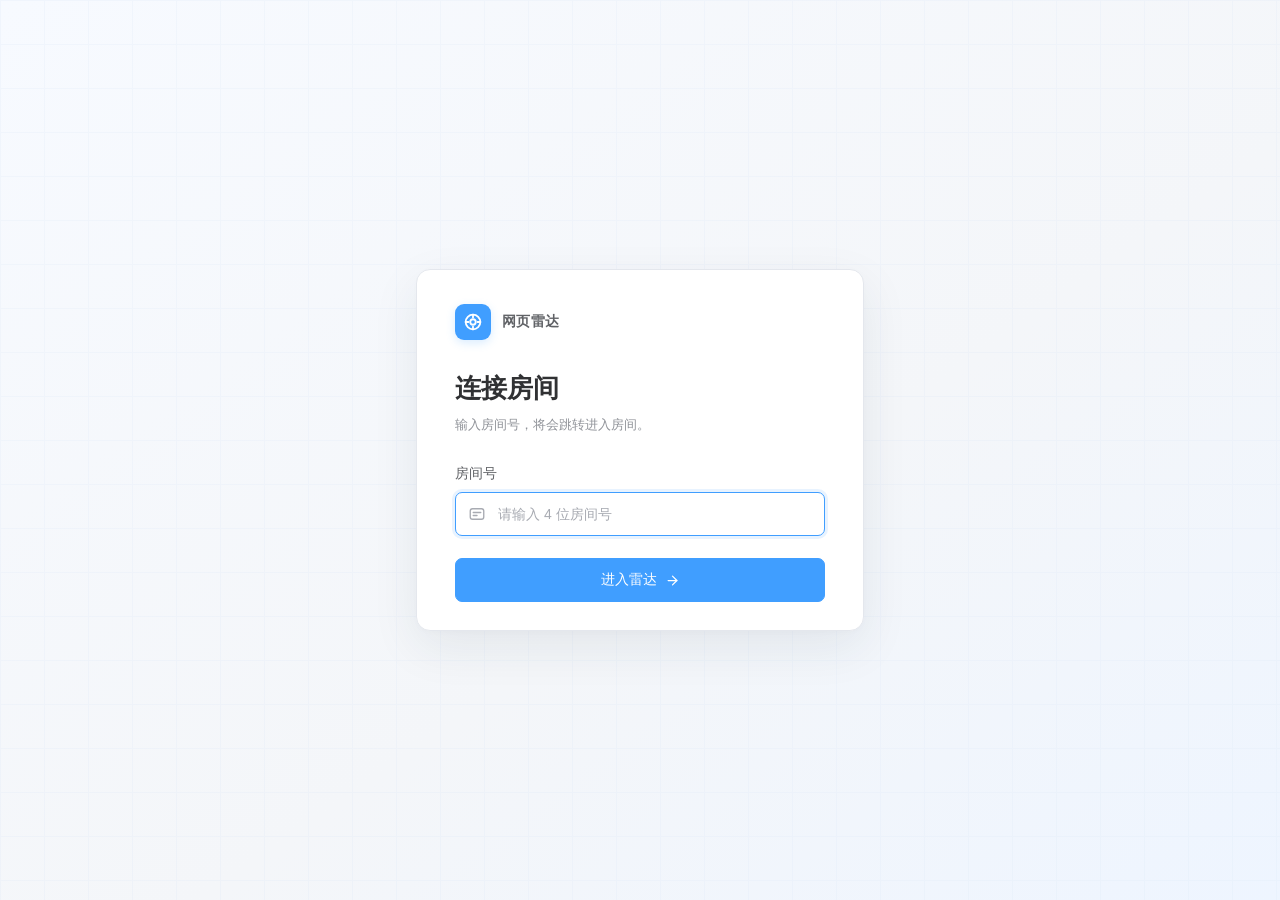
==== index.html @ d05a13dc "Track anonymous players by stable entity ID" ====
<!DOCTYPE html>
<html lang="zh-CN">
<head>
  <meta charset="UTF-8">
  <meta name="viewport" content="width=device-width, initial-scale=1.0, viewport-fit=cover">
  <title>网页雷达 - 房间连接</title>
  <meta name="description" content="网页雷达提供房间连接与三角洲行动实时地图查看。">
  <meta name="keywords" content="网页雷达,三角洲行动,实时地图,房间连接">
  <meta name="author" content="TIME">
  <meta name="robots" content="index, follow">
  <link rel="canonical" href="/">
  <link rel="preconnect" href="https://fonts.googleapis.com">
  <link rel="preconnect" href="https://fonts.gstatic.com" crossorigin>
  <link href="https://fonts.googleapis.com/css2?family=Plus+Jakarta+Sans:wght@400;500;600;700;800&display=swap" rel="stylesheet">
  <!-- Open Graph (社交分享) -->
  <meta property="og:type" content="website">
  <meta property="og:title" content="网页雷达">
  <meta property="og:description" content="网页雷达提供房间连接与实时地图查看。">
  <meta property="og:url" content="/">
  <meta property="og:site_name" content="网页雷达">
  <!-- Twitter Card -->
  <meta name="twitter:card" content="summary">
  <meta name="twitter:title" content="网页雷达">
  <meta name="twitter:description" content="网页雷达提供房间连接与实时地图查看。">
  <link rel="icon" href="favicon.ico" type="image/x-icon">
  <script src="time-config.js"></script>
  <link rel="stylesheet" href="vendor/leaflet/leaflet.css">
  <link rel="stylesheet" href="styles.css?v=4">
  <style>
    /* 白色炫酷入口页内联样式 - 覆盖深色主题 */
    @import url('https://fonts.googleapis.com/css2?family=Inter:wght@400;500;600;800&display=swap');
    .bg-container {
      position: fixed !important; top: 0; left: 0; width: 100%; height: 100%;
      overflow: hidden; z-index: 9998 !important;
      background: linear-gradient(135deg, #f8f9fa 0%, #e9ecef 100%) !important;
      pointer-events: none;
    }
    .blob { position: absolute; filter: blur(90px); opacity: 0.6; animation: float 12s infinite ease-in-out alternate; }
    .blob-1 { width: 500px; height: 500px; background: #d0ebff !important; top: -150px; left: -100px; border-radius: 50%; }
    .blob-2 { width: 600px; height: 600px; background: #eebefa !important; bottom: -200px; right: -150px; border-radius: 50%; animation-delay: -4s; }
    .blob-3 { width: 400px; height: 400px; background: #e3fafc !important; top: 30%; left: 50%; transform: translate(-50%, -50%); border-radius: 50%; animation-delay: -7s; }
    @keyframes float {
      0% { transform: translate(0, 0) scale(1); }
      33% { transform: translate(30px, -50px) scale(1.1); }
      66% { transform: translate(-20px, 20px) scale(0.9); }
      100% { transform: translate(0, 0) scale(1); }
    }
    .landing-overlay {
      position: fixed !important; inset: 0;
      display: flex; align-items: center; justify-content: center;
      z-index: 9999 !important; perspective: 1000px;
      background: transparent !important;
      font-family: 'Inter', system-ui, sans-serif !important;
    }
    .landing-card {
      position: relative; width: 420px;
      background: rgba(255, 255, 255, 0.75) !important;
      backdrop-filter: blur(24px); -webkit-backdrop-filter: blur(24px);
      border: 1px solid rgba(255, 255, 255, 0.9) !important;
      border-radius: 28px !important; padding: 48px 40px !important;
      box-shadow: 0 30px 60px -12px rgba(0, 0, 0, 0.08), 0 0 0 1px rgba(255,255,255,0.6) inset !important;
      text-align: center; transform-style: preserve-3d;
      animation: cardEnter 0.8s cubic-bezier(0.2, 0.8, 0.2, 1) forwards;
    }
    @keyframes cardEnter {
      from { opacity: 0; transform: translateY(50px) scale(0.95) rotateX(-5deg); }
      to { opacity: 1; transform: translateY(0) scale(1) rotateX(0deg); }
    }
    .logo-box {
      width: 64px; height: 64px; margin: 0 auto 24px auto;
      background: #111 !important; border-radius: 20px !important;
      display: flex; align-items: center; justify-content: center;
      box-shadow: 0 12px 24px rgba(0,0,0,0.12);
      animation: pulseShadow 2s infinite alternate;
    }
    @keyframes pulseShadow {
      from { box-shadow: 0 12px 24px rgba(0,0,0,0.12), 0 0 0 0 rgba(17,17,17,0.15); }
      to { box-shadow: 0 12px 24px rgba(0,0,0,0.12), 0 0 0 12px rgba(17,17,17,0); }
    }
    .logo-box svg { width: 32px; height: 32px; fill: none; stroke: #fff; stroke-width: 2; stroke-linecap: round; stroke-linejoin: round; }
    .landing-title { font-size: 28px !important; font-weight: 800 !important; margin-bottom: 8px; color: #111 !important; letter-spacing: -0.5px; }
    .landing-desc { font-size: 15px !important; color: #666 !important; margin-bottom: 36px; line-height: 1.5; font-weight: 500; }
    .input-wrap { position: relative; margin-bottom: 24px; }
    .input-icon {
      position: absolute; left: 18px; top: 50%; transform: translateY(-50%);
      width: 20px; height: 20px; color: #adb5bd; transition: color 0.3s;
    }
    .landing-input {
      width: 100%; padding: 18px 18px 18px 48px !important;
      font-size: 16px !important; font-weight: 600; color: #111 !important;
      background: rgba(255, 255, 255, 0.9) !important;
      border: 2px solid transparent !important; border-radius: 18px !important;
      outline: none; box-shadow: 0 2px 4px rgba(0,0,0,0.02) inset, 0 0 0 1px rgba(0,0,0,0.06);
      transition: all 0.3s cubic-bezier(0.2, 0.8, 0.2, 1);
      text-align: center; letter-spacing: 1px;
    }
    .landing-input::placeholder { color: #adb5bd !important; font-weight: 500; letter-spacing: normal; }
    .landing-input:focus { background: #fff !important; border-color: #111 !important; box-shadow: 0 8px 16px rgba(0,0,0,0.06), 0 0 0 4px rgba(17,17,17,0.08) !important; }
    .landing-btn {
      width: 100%; padding: 18px !important;
      font-size: 16px !important; font-weight: 600; color: #fff !important;
      background: #111 !important; border: none !important; border-radius: 18px !important;
      cursor: pointer; display: flex; align-items: center; justify-content: center; gap: 8px;
      transition: all 0.3s cubic-bezier(0.2, 0.8, 0.2, 1);
      position: relative; overflow: hidden;
    }
    .landing-btn:hover { transform: translateY(-3px); box-shadow: 0 12px 24px rgba(17,17,17,0.25); background: #222 !important; }
    .landing-btn:active { transform: translateY(1px); box-shadow: 0 6px 12px rgba(17,17,17,0.2); }
    .btn-icon { width: 18px; height: 18px; fill: none; stroke: currentColor; stroke-width: 2; stroke-linecap: round; stroke-linejoin: round; transition: transform 0.3s ease; }
    .landing-btn:hover .btn-icon { transform: translateX(5px); }
    .error-msg { color: #fa5252 !important; font-size: 13px; font-weight: 500; height: 18px; transition: opacity 0.3s; margin-top: 12px; }
    .landing-hint {
      margin-top: 24px; font-size: 13px; color: #868e96 !important; font-weight: 500;
      display: flex; align-items: center; justify-content: center; gap: 8px;
    }
    .landing-hint::before { content: ''; display: block; width: 8px; height: 8px; background: #40c057; border-radius: 50%; box-shadow: 0 0 10px #40c057; }
    .card-exit { animation: cardExit 0.7s cubic-bezier(0.8, 0, 0.2, 1) forwards; }
    @keyframes cardExit {
      0% { transform: scale(1); opacity: 1; filter: blur(0px); }
      30% { transform: scale(1.05); opacity: 1; filter: blur(0px); }
      100% { transform: scale(0.5) translateY(-50px); opacity: 0; filter: blur(20px); visibility: hidden; }
    }
    .btn-loading { pointer-events: none; color: transparent !important; }
    .btn-loading .btn-icon { display: none; }
    .btn-loading .btn-text { visibility: hidden; }
    .btn-loading::after {
      content: ''; position: absolute; left: 50%; top: 50%; width: 22px; height: 22px;
      margin: -11px 0 0 -11px; border: 3px solid rgba(255,255,255,0.2); border-top-color: #fff;
      border-radius: 50%; animation: spin 0.8s linear infinite;
    }
    @keyframes spin { to { transform: rotate(360deg); } }
    .transition-circle {
      position: fixed; top: 50%; left: 50%; width: 2px; height: 2px;
      background: #fff; border-radius: 50%; transform: translate(-50%, -50%) scale(0);
      z-index: 10002; pointer-events: none; opacity: 0;
    }
    .circle-expand { animation: circleExpand 1.2s cubic-bezier(0.7, 0, 0.1, 1) forwards; }
    @keyframes circleExpand {
      0% { transform: translate(-50%, -50%) scale(0); opacity: 1; }
      50% { transform: translate(-50%, -50%) scale(3000); opacity: 1; }
      100% { transform: translate(-50%, -50%) scale(3000); opacity: 1; }
    }
  </style>
  <link rel="stylesheet" href="login.css?v=2">
  <link rel="stylesheet" href="element-theme.css?v=5">
</head>
<body>

<!-- 入口页面（无 key 时显示） -->
<!-- 动态背景光晕 -->
<div class="bg-container" id="bgContainer">
  <div class="blob blob-1"></div>
  <div class="blob blob-2"></div>
  <div class="blob blob-3"></div>
</div>

<div class="landing-overlay" id="landingOverlay">
  <div class="landing-card" id="landingCard">
    <div class="landing-brand">
      <div class="logo-box" aria-hidden="true">
        <svg viewBox="0 0 24 24">
          <circle cx="12" cy="12" r="8"></circle>
          <circle cx="12" cy="12" r="3"></circle>
          <path d="M12 4v3M20 12h-3M12 20v-3M4 12h3"></path>
        </svg>
      </div>
      <span>网页雷达</span>
    </div>

    <div class="landing-heading">
      <h1 class="landing-title" id="tTitle">连接房间</h1>
      <p class="landing-desc" id="tDesc">输入房间号，将会跳转进入房间。</p>
    </div>

    <label class="field-label" for="landingKey">房间号</label>
    <div class="input-wrap">
      <svg class="input-icon" viewBox="0 0 24 24" fill="none" stroke="currentColor" stroke-width="1.8" stroke-linecap="round" stroke-linejoin="round" aria-hidden="true">
        <rect x="3" y="5" width="18" height="14" rx="3"></rect>
        <path d="M7 10h10M7 14h5"></path>
      </svg>
      <input type="text" class="landing-input" id="landingKey" placeholder="请输入 4 位房间号" inputmode="numeric" maxlength="4" pattern="[1-9][0-9]{3}" autocomplete="off" spellcheck="false" aria-describedby="roomHelp landingError" onkeydown="if(event.key==='Enter') goRadar()">
    </div>

    <button class="landing-btn" id="landingBtn" onclick="goRadar()">
      <span class="btn-text" id="tBtn">进入雷达</span>
      <svg class="btn-icon" viewBox="0 0 24 24">
        <line x1="5" y1="12" x2="19" y2="12"></line>
        <polyline points="12 5 19 12 12 19"></polyline>
      </svg>
    </button>

    <p class="error-msg" id="landingError" role="alert" aria-live="polite" style="opacity:0;"></p>
  </div>
</div>

<!-- 转场白屏特效 -->
<div class="transition-circle" id="transitionCircle"></div>

<!-- 底部居中浮动观战栏 -->
<div class="spectate-bar" id="spectateBar">
  <span class="spectate-label">观战视角</span>
  <select id="spectateSelect"><option value="self">自身</option></select>
  <button class="spectate-btn" id="btnFollow" onclick="toggleFollow()">跟随: 关</button>
</div>

<!-- Full-screen map -->
<div id="map"></div>

<!-- Floating top bar -->
<div class="topbar">
  <div class="topbar-logo"><span class="topbar-brand-mark">⌾</span>网页雷达</div>
  <div class="topbar-sep"></div>

  <!-- 顶部居中玩家计数条（嵌在topbar内，不独立浮动） -->
  <div class="player-counter" id="playerCounter">
    <div class="pc-item">
      <span class="pc-dot" style="background:#FF453A"></span>
      <span class="pc-val" id="pcP">0</span>
      <span class="pc-lbl">玩家</span>
    </div>
    <div class="pc-sep"></div>
    <div class="pc-item">
      <span class="pc-dot" style="background:#636366"></span>
      <span class="pc-val" id="pcA">0</span>
      <span class="pc-lbl">人机</span>
    </div>
  </div>

  <div class="map-tabs" id="mapTabs">
    <div class="map-tab active" id="tab-daba" onclick="switchMap('daba')">零号大坝</div>
    <div class="map-tab" id="tab-cgxg" onclick="switchMap('cgxg')">长弓溪谷</div>
    <div class="map-tab" id="tab-htjd" onclick="switchMap('htjd')">航天基地</div>
    <div class="map-tab" id="tab-bks" onclick="switchMap('bks')">巴克什</div>
    <div class="map-tab" id="tab-cxjy" onclick="switchMap('cxjy')">潮汐监狱</div>
    <div class="map-tab" id="tab-az3" onclick="switchMap('az3')">AZ3</div>
  </div>
  <div class="topbar-sep"></div>
  <button class="topbar-pill" style="margin-left:auto" id="btnFullscreen" onclick="toggleFullscreen()" title="全屏">⛶</button>
  <div class="topbar-pill" style="cursor:default">
    <div class="conn-dot" id="connDot"></div>
    <span id="connText">未连接</span>
  </div>
</div>

<!-- 浮动队伍面板（左下角，跟随模式时显示） -->
<div class="team-float" id="spectateFloat">
  <div id="sfBtnList"></div>
</div>

<!-- 浮动当局统计（收缩侧边栏时左上角显示） -->
<div class="float-stats" id="floatStats">
  <div class="fs-title">当局统计</div>
  <div class="fs-row"><span class="fs-dot" style="background:#FF453A"></span><span class="fs-val" id="fsP">0</span><span class="fs-lbl">玩家</span></div>
  <div class="fs-row"><span class="fs-dot" style="background:#636366"></span><span class="fs-val" id="fsA">0</span><span class="fs-lbl">人机</span></div>
</div>

<!-- Sidebar collapse toggle -->
<button class="sidebar-toggle" id="sidebarToggle" onclick="toggleSidebar()">‹</button>

<!-- Left sidebar -->
<div class="sidebar">

  <!-- Stats (未进入地图时隐藏) -->
  <div class="panel" id="panelStats" style="display:none">
    <div class="panel-title">当局统计</div>
    <div class="stats-grid">
      <div class="stat-row"><span class="stat-dot" style="background:#FF453A;box-shadow:0 0 6px #FF453A"></span><span class="stat-val" id="stP" style="color:#FF453A">0</span><span class="stat-lbl">玩家/队伍</span></div>
      <div class="stat-row"><span class="stat-dot" style="background:#636366"></span><span class="stat-val" id="stA" style="color:#636366">0</span><span class="stat-lbl">人机</span></div>
    </div>
  </div>

  <!-- Layers -->
  <div class="panel">
    <div class="panel-title">图层</div>
    <div class="layer-grid">
      <div class="layer-row" onclick="toggleLayer('enemy')"><span class="layer-lbl"><span class="ldot" style="background:#FF453A"></span>敌方</span><div class="ltog on" id="ltog-enemy"></div></div>
      <div class="layer-row" onclick="toggleLayer('box')"><span class="layer-lbl"><span class="ldot" style="background:#C8A060"></span>盒子</span><div class="ltog on" id="ltog-box"></div></div>
      <div class="layer-row" onclick="toggleLayer('ai')"><span class="layer-lbl"><span class="ldot" style="background:#636366"></span>人机</span><div class="ltog" id="ltog-ai"></div></div>
      <div class="layer-row" onclick="toggleLayer('item')"><span class="layer-lbl"><span class="ldot" style="background:#BF5AF2"></span>物品</span><div class="ltog on" id="ltog-item"></div></div>
    </div>
    <div class="panel-title player-info-title">盒子筛选</div>
    <label class="player-info-option"><input type="checkbox" id="hideLootedPlayerBoxes" onchange="setHideLootedPlayerBoxes(this.checked)"><span>过滤已搜刮玩家盒</span></label>
    <div class="panel-title player-info-title">真人信息</div>
    <div class="layer-grid" aria-label="真人信息">
      <label class="player-info-option"><input type="checkbox" id="human-info-hero" checked onchange="setPlayerInfo('human', 'hero', this.checked)"><span>干员</span></label>
      <label class="player-info-option"><input type="checkbox" id="human-info-name" checked onchange="setPlayerInfo('human', 'name', this.checked)"><span>名字</span></label>
      <label class="player-info-option"><input type="checkbox" id="human-info-helmet" checked onchange="setPlayerInfo('human', 'helmet', this.checked)"><span>头盔</span></label>
      <label class="player-info-option"><input type="checkbox" id="human-info-armor" checked onchange="setPlayerInfo('human', 'armor', this.checked)"><span>护甲</span></label>
      <label class="player-info-option"><input type="checkbox" id="human-info-avatar" checked onchange="setPlayerInfo('human', 'avatar', this.checked)"><span>头像</span></label>
      <label class="player-info-option"><input type="checkbox" id="human-info-direction" checked onchange="setPlayerInfo('human', 'direction', this.checked)"><span>朝向</span></label>
      <label class="player-info-option"><input type="checkbox" id="human-info-weapon" checked onchange="setPlayerInfo('human', 'weapon', this.checked)"><span>武器</span></label>
      <label class="player-info-option"><input type="checkbox" id="human-info-distance" checked onchange="setPlayerInfo('human', 'distance', this.checked)"><span>距离</span></label>
    </div>
    <div class="panel-title player-info-title">人机信息</div>
    <div class="layer-grid" aria-label="人机信息">
      <label class="player-info-option"><input type="checkbox" id="ai-info-name" checked onchange="setPlayerInfo('ai', 'name', this.checked)"><span>名字</span></label>
      <label class="player-info-option"><input type="checkbox" id="ai-info-avatar" checked onchange="setPlayerInfo('ai', 'avatar', this.checked)"><span>标记</span></label>
      <label class="player-info-option"><input type="checkbox" id="ai-info-helmet" onchange="setPlayerInfo('ai', 'helmet', this.checked)"><span>头盔</span></label>
      <label class="player-info-option"><input type="checkbox" id="ai-info-armor" onchange="setPlayerInfo('ai', 'armor', this.checked)"><span>护甲</span></label>
      <label class="player-info-option"><input type="checkbox" id="ai-info-weapon" onchange="setPlayerInfo('ai', 'weapon', this.checked)"><span>武器</span></label>
      <label class="player-info-option"><input type="checkbox" id="ai-info-distance" checked onchange="setPlayerInfo('ai', 'distance', this.checked)"><span>距离</span></label>
    </div>
    <div class="scale-row">
      <span class="cfg-lbl">全局</span>
      <input type="range" class="scale-slider" id="markerScale" min="0.5" max="2" step="0.1" value="1.0" oninput="setMarkerScale(this.value)">
      <span class="scale-val" id="scaleVal">1.0</span>
    </div>
    <div class="scale-row">
      <span class="cfg-lbl">字体</span>
      <input type="range" class="scale-slider" id="fontScale" min="0.8" max="1.8" step="0.1" value="1.0" oninput="setFontScale(this.value)">
      <span class="scale-val" id="fontScaleVal">1.0</span>
    </div>
    <div class="scale-row">
      <span class="cfg-lbl">物品</span>
      <input type="range" class="scale-slider" id="itemScale" min="0.5" max="3" step="0.1" value="1.0" oninput="setItemScale(this.value)">
      <span class="scale-val" id="itemScaleVal">1.0</span>
    </div>
    <div class="scale-row">
      <span class="cfg-lbl" style="width:auto">价值</span>
      <input type="range" class="scale-slider" id="itemValueFilter" min="0" max="60000" step="1000" value="0" oninput="setItemValueFilter(this.value)">
      <input type="text" id="itemValDisp" class="scale-val-input" value="0" onchange="onItemValInput(this.value)" onclick="this.select()">
    </div>
    <input type="hidden" id="lerpMultiplier" value="3">
  </div>


  <!-- Connection (hidden inputs for WS defaults) -->
  <input type="hidden" id="cfgHost" value="localhost"/>
  <input type="hidden" id="cfgPort" value="12345"/>
  <input type="hidden" id="cfgKey" value=""/>
  <div id="wsStatusText" style="display:none"></div>
  <button id="btnPoll" style="display:none"></button>

</div>

<!-- Hidden compat IDs -->
<span id="sbMapName" style="display:none"></span>

<!-- Toast -->
<div id="toast">已复制到剪贴板</div>

<!-- Leaflet JS from official CDN -->
<script src="vendor/leaflet/leaflet.js"></script>
<!-- 模块化 JS（按依赖顺序加载） -->
<script src="js/mapConfig.js?v=6"></script>
<script src="js/ui.js?v=11"></script>
<script src="js/mapEngine.js?v=4"></script>
<script src="js/canvasRenderer.js?v=15"></script>
<script src="js/wsClient.js?v=5"></script>
<script src="js/main.js?v=8"></script>
</body>
</html>
---- vendor/leaflet/leaflet.css ----
/* required styles */

.leaflet-pane,
.leaflet-tile,
.leaflet-marker-icon,
.leaflet-marker-shadow,
.leaflet-tile-container,
.leaflet-pane > svg,
.leaflet-pane > canvas,
.leaflet-zoom-box,
.leaflet-image-layer,
.leaflet-layer {
	position: absolute;
	left: 0;
	top: 0;
	}
.leaflet-container {
	overflow: hidden;
	}
.leaflet-tile,
.leaflet-marker-icon,
.leaflet-marker-shadow {
	-webkit-user-select: none;
	   -moz-user-select: none;
	        user-select: none;
	  -webkit-user-drag: none;
	}
/* Prevents IE11 from highlighting tiles in blue */
.leaflet-tile::selection {
	background: transparent;
}
/* Safari renders non-retina tile on retina better with this, but Chrome is worse */
.leaflet-safari .leaflet-tile {
	image-rendering: -webkit-optimize-contrast;
	}
/* hack that prevents hw layers "stretching" when loading new tiles */
.leaflet-safari .leaflet-tile-container {
	width: 1600px;
	height: 1600px;
	-webkit-transform-origin: 0 0;
	}
.leaflet-marker-icon,
.leaflet-marker-shadow {
	display: block;
	}
/* .leaflet-container svg: reset svg max-width decleration shipped in Joomla! (joomla.org) 3.x */
/* .leaflet-container img: map is broken in FF if you have max-width: 100% on tiles */
.leaflet-container .leaflet-overlay-pane svg {
	max-width: none !important;
	max-height: none !important;
	}
.leaflet-container .leaflet-marker-pane img,
.leaflet-container .leaflet-shadow-pane img,
.leaflet-container .leaflet-tile-pane img,
.leaflet-container img.leaflet-image-layer,
.leaflet-container .leaflet-tile {
	max-width: none !important;
	max-height: none !important;
	width: auto;
	padding: 0;
	}

.leaflet-container img.leaflet-tile {
	/* See: https://bugs.chromium.org/p/chromium/issues/detail?id=600120 */
	mix-blend-mode: plus-lighter;
}

.leaflet-container.leaflet-touch-zoom {
	-ms-touch-action: pan-x pan-y;
	touch-action: pan-x pan-y;
	}
.leaflet-container.leaflet-touch-drag {
	-ms-touch-action: pinch-zoom;
	/* Fallback for FF which doesn't support pinch-zoom */
	touch-action: none;
	touch-action: pinch-zoom;
}
.leaflet-container.leaflet-touch-drag.leaflet-touch-zoom {
	-ms-touch-action: none;
	touch-action: none;
}
.leaflet-container {
	-webkit-tap-highlight-color: transparent;
}
.leaflet-container a {
	-webkit-tap-highlight-color: rgba(51, 181, 229, 0.4);
}
.leaflet-tile {
	filter: inherit;
	visibility: hidden;
	}
.leaflet-tile-loaded {
	visibility: inherit;
	}
.leaflet-zoom-box {
	width: 0;
	height: 0;
	-moz-box-sizing: border-box;
	     box-sizing: border-box;
	z-index: 800;
	}
/* workaround for https://bugzilla.mozilla.org/show_bug.cgi?id=888319 */
.leaflet-overlay-pane svg {
	-moz-user-select: none;
	}

.leaflet-pane         { z-index: 400; }

.leaflet-tile-pane    { z-index: 200; }
.leaflet-overlay-pane { z-index: 400; }
.leaflet-shadow-pane  { z-index: 500; }
.leaflet-marker-pane  { z-index: 600; }
.leaflet-tooltip-pane   { z-index: 650; }
.leaflet-popup-pane   { z-index: 700; }

.leaflet-map-pane canvas { z-index: 100; }
.leaflet-map-pane svg    { z-index: 200; }

.leaflet-vml-shape {
	width: 1px;
	height: 1px;
	}
.lvml {
	behavior: url(#default#VML);
	display: inline-block;
	position: absolute;
	}


/* control positioning */

.leaflet-control {
	position: relative;
	z-index: 800;
	pointer-events: visiblePainted; /* IE 9-10 doesn't have auto */
	pointer-events: auto;
	}
.leaflet-top,
.leaflet-bottom {
	position: absolute;
	z-index: 1000;
	pointer-events: none;
	}
.leaflet-top {
	top: 0;
	}
.leaflet-right {
	right: 0;
	}
.leaflet-bottom {
	bottom: 0;
	}
.leaflet-left {
	left: 0;
	}
.leaflet-control {
	float: left;
	clear: both;
	}
.leaflet-right .leaflet-control {
	float: right;
	}
.leaflet-top .leaflet-control {
	margin-top: 10px;
	}
.leaflet-bottom .leaflet-control {
	margin-bottom: 10px;
	}
.leaflet-left .leaflet-control {
	margin-left: 10px;
	}
.leaflet-right .leaflet-control {
	margin-right: 10px;
	}


/* zoom and fade animations */

.leaflet-fade-anim .leaflet-popup {
	opacity: 0;
	-webkit-transition: opacity 0.2s linear;
	   -moz-transition: opacity 0.2s linear;
	        transition: opacity 0.2s linear;
	}
.leaflet-fade-anim .leaflet-map-pane .leaflet-popup {
	opacity: 1;
	}
.leaflet-zoom-animated {
	-webkit-transform-origin: 0 0;
	    -ms-transform-origin: 0 0;
	        transform-origin: 0 0;
	}
svg.leaflet-zoom-animated {
	will-change: transform;
}

.leaflet-zoom-anim .leaflet-zoom-animated {
	-webkit-transition: -webkit-transform 0.25s cubic-bezier(0,0,0.25,1);
	   -moz-transition:    -moz-transform 0.25s cubic-bezier(0,0,0.25,1);
	        transition:         transform 0.25s cubic-bezier(0,0,0.25,1);
	}
.leaflet-zoom-anim .leaflet-tile,
.leaflet-pan-anim .leaflet-tile {
	-webkit-transition: none;
	   -moz-transition: none;
	        transition: none;
	}

.leaflet-zoom-anim .leaflet-zoom-hide {
	visibility: hidden;
	}


/* cursors */

.leaflet-interactive {
	cursor: pointer;
	}
.leaflet-grab {
	cursor: -webkit-grab;
	cursor:    -moz-grab;
	cursor:         grab;
	}
.leaflet-crosshair,
.leaflet-crosshair .leaflet-interactive {
	cursor: crosshair;
	}
.leaflet-popup-pane,
.leaflet-control {
	cursor: auto;
	}
.leaflet-dragging .leaflet-grab,
.leaflet-dragging .leaflet-grab .leaflet-interactive,
.leaflet-dragging .leaflet-marker-draggable {
	cursor: move;
	cursor: -webkit-grabbing;
	cursor:    -moz-grabbing;
	cursor:         grabbing;
	}

/* marker & overlays interactivity */
.leaflet-marker-icon,
.leaflet-marker-shadow,
.leaflet-image-layer,
.leaflet-pane > svg path,
.leaflet-tile-container {
	pointer-events: none;
	}

.leaflet-marker-icon.leaflet-interactive,
.leaflet-image-layer.leaflet-interactive,
.leaflet-pane > svg path.leaflet-interactive,
svg.leaflet-image-layer.leaflet-interactive path {
	pointer-events: visiblePainted; /* IE 9-10 doesn't have auto */
	pointer-events: auto;
	}

/* visual tweaks */

.leaflet-container {
	background: #ddd;
	outline-offset: 1px;
	}
.leaflet-container a {
	color: #0078A8;
	}
.leaflet-zoom-box {
	border: 2px dotted #38f;
	background: rgba(255,255,255,0.5);
	}


/* general typography */
.leaflet-container {
	font-family: "Helvetica Neue", Arial, Helvetica, sans-serif;
	font-size: 12px;
	font-size: 0.75rem;
	line-height: 1.5;
	}


/* general toolbar styles */

.leaflet-bar {
	box-shadow: 0 1px 5px rgba(0,0,0,0.65);
	border-radius: 4px;
	}
.leaflet-bar a {
	background-color: #fff;
	border-bottom: 1px solid #ccc;
	width: 26px;
	height: 26px;
	line-height: 26px;
	display: block;
	text-align: center;
	text-decoration: none;
	color: black;
	}
.leaflet-bar a,
.leaflet-control-layers-toggle {
	background-position: 50% 50%;
	background-repeat: no-repeat;
	display: block;
	}
.leaflet-bar a:hover,
.leaflet-bar a:focus {
	background-color: #f4f4f4;
	}
.leaflet-bar a:first-child {
	border-top-left-radius: 4px;
	border-top-right-radius: 4px;
	}
.leaflet-bar a:last-child {
	border-bottom-left-radius: 4px;
	border-bottom-right-radius: 4px;
	border-bottom: none;
	}
.leaflet-bar a.leaflet-disabled {
	cursor: default;
	background-color: #f4f4f4;
	color: #bbb;
	}

.leaflet-touch .leaflet-bar a {
	width: 30px;
	height: 30px;
	line-height: 30px;
	}
.leaflet-touch .leaflet-bar a:first-child {
	border-top-left-radius: 2px;
	border-top-right-radius: 2px;
	}
.leaflet-touch .leaflet-bar a:last-child {
	border-bottom-left-radius: 2px;
	border-bottom-right-radius: 2px;
	}

/* zoom control */

.leaflet-control-zoom-in,
.leaflet-control-zoom-out {
	font: bold 18px 'Lucida Console', Monaco, monospace;
	text-indent: 1px;
	}

.leaflet-touch .leaflet-control-zoom-in, .leaflet-touch .leaflet-control-zoom-out  {
	font-size: 22px;
	}


/* layers control */

.leaflet-control-layers {
	box-shadow: 0 1px 5px rgba(0,0,0,0.4);
	background: #fff;
	border-radius: 5px;
	}
.leaflet-control-layers-toggle {
	background-image: url(images/layers.png);
	width: 36px;
	height: 36px;
	}
.leaflet-retina .leaflet-control-layers-toggle {
	background-image: url(images/layers-2x.png);
	background-size: 26px 26px;
	}
.leaflet-touch .leaflet-control-layers-toggle {
	width: 44px;
	height: 44px;
	}
.leaflet-control-layers .leaflet-control-layers-list,
.leaflet-control-layers-expanded .leaflet-control-layers-toggle {
	display: none;
	}
.leaflet-control-layers-expanded .leaflet-control-layers-list {
	display: block;
	position: relative;
	}
.leaflet-control-layers-expanded {
	padding: 6px 10px 6px 6px;
	color: #333;
	background: #fff;
	}
.leaflet-control-layers-scrollbar {
	overflow-y: scroll;
	overflow-x: hidden;
	padding-right: 5px;
	}
.leaflet-control-layers-selector {
	margin-top: 2px;
	position: relative;
	top: 1px;
	}
.leaflet-control-layers label {
	display: block;
	font-size: 13px;
	font-size: 1.08333em;
	}
.leaflet-control-layers-separator {
	height: 0;
	border-top: 1px solid #ddd;
	margin: 5px -10px 5px -6px;
	}

/* Default icon URLs */
.leaflet-default-icon-path { /* used only in path-guessing heuristic, see L.Icon.Default */
	background-image: url(images/marker-icon.png);
	}


/* attribution and scale controls */

.leaflet-container .leaflet-control-attribution {
	background: #fff;
	background: rgba(255, 255, 255, 0.8);
	margin: 0;
	}
.leaflet-control-attribution,
.leaflet-control-scale-line {
	padding: 0 5px;
	color: #333;
	line-height: 1.4;
	}
.leaflet-control-attribution a {
	text-decoration: none;
	}
.leaflet-control-attribution a:hover,
.leaflet-control-attribution a:focus {
	text-decoration: underline;
	}
.leaflet-attribution-flag {
	display: inline !important;
	vertical-align: baseline !important;
	width: 1em;
	height: 0.6669em;
	}
.leaflet-left .leaflet-control-scale {
	margin-left: 5px;
	}
.leaflet-bottom .leaflet-control-scale {
	margin-bottom: 5px;
	}
.leaflet-control-scale-line {
	border: 2px solid #777;
	border-top: none;
	line-height: 1.1;
	padding: 2px 5px 1px;
	white-space: nowrap;
	-moz-box-sizing: border-box;
	     box-sizing: border-box;
	background: rgba(255, 255, 255, 0.8);
	text-shadow: 1px 1px #fff;
	}
.leaflet-control-scale-line:not(:first-child) {
	border-top: 2px solid #777;
	border-bottom: none;
	margin-top: -2px;
	}
.leaflet-control-scale-line:not(:first-child):not(:last-child) {
	border-bottom: 2px solid #777;
	}

.leaflet-touch .leaflet-control-attribution,
.leaflet-touch .leaflet-control-layers,
.leaflet-touch .leaflet-bar {
	box-shadow: none;
	}
.leaflet-touch .leaflet-control-layers,
.leaflet-touch .leaflet-bar {
	border: 2px solid rgba(0,0,0,0.2);
	background-clip: padding-box;
	}


/* popup */

.leaflet-popup {
	position: absolute;
	text-align: center;
	margin-bottom: 20px;
	}
.leaflet-popup-content-wrapper {
	padding: 1px;
	text-align: left;
	border-radius: 12px;
	}
.leaflet-popup-content {
	margin: 13px 24px 13px 20px;
	line-height: 1.3;
	font-size: 13px;
	font-size: 1.08333em;
	min-height: 1px;
	}
.leaflet-popup-content p {
	margin: 17px 0;
	margin: 1.3em 0;
	}
.leaflet-popup-tip-container {
	width: 40px;
	height: 20px;
	position: absolute;
	left: 50%;
	margin-top: -1px;
	margin-left: -20px;
	overflow: hidden;
	pointer-events: none;
	}
.leaflet-popup-tip {
	width: 17px;
	height: 17px;
	padding: 1px;

	margin: -10px auto 0;
	pointer-events: auto;

	-webkit-transform: rotate(45deg);
	   -moz-transform: rotate(45deg);
	    -ms-transform: rotate(45deg);
	        transform: rotate(45deg);
	}
.leaflet-popup-content-wrapper,
.leaflet-popup-tip {
	background: white;
	color: #333;
	box-shadow: 0 3px 14px rgba(0,0,0,0.4);
	}
.leaflet-container a.leaflet-popup-close-button {
	position: absolute;
	top: 0;
	right: 0;
	border: none;
	text-align: center;
	width: 24px;
	height: 24px;
	font: 16px/24px Tahoma, Verdana, sans-serif;
	color: #757575;
	text-decoration: none;
	background: transparent;
	}
.leaflet-container a.leaflet-popup-close-button:hover,
.leaflet-container a.leaflet-popup-close-button:focus {
	color: #585858;
	}
.leaflet-popup-scrolled {
	overflow: auto;
	}

.leaflet-oldie .leaflet-popup-content-wrapper {
	-ms-zoom: 1;
	}
.leaflet-oldie .leaflet-popup-tip {
	width: 24px;
	margin: 0 auto;

	-ms-filter: "progid:DXImageTransform.Microsoft.Matrix(M11=0.70710678, M12=0.70710678, M21=-0.70710678, M22=0.70710678)";
	filter: progid:DXImageTransform.Microsoft.Matrix(M11=0.70710678, M12=0.70710678, M21=-0.70710678, M22=0.70710678);
	}

.leaflet-oldie .leaflet-control-zoom,
.leaflet-oldie .leaflet-control-layers,
.leaflet-oldie .leaflet-popup-content-wrapper,
.leaflet-oldie .leaflet-popup-tip {
	border: 1px solid #999;
	}


/* div icon */

.leaflet-div-icon {
	background: #fff;
	border: 1px solid #666;
	}


/* Tooltip */
/* Base styles for the element that has a tooltip */
.leaflet-tooltip {
	position: absolute;
	padding: 6px;
	background-color: #fff;
	border: 1px solid #fff;
	border-radius: 3px;
	color: #222;
	white-space: nowrap;
	-webkit-user-select: none;
	-moz-user-select: none;
	-ms-user-select: none;
	user-select: none;
	pointer-events: none;
	box-shadow: 0 1px 3px rgba(0,0,0,0.4);
	}
.leaflet-tooltip.leaflet-interactive {
	cursor: pointer;
	pointer-events: auto;
	}
.leaflet-tooltip-top:before,
.leaflet-tooltip-bottom:before,
.leaflet-tooltip-left:before,
.leaflet-tooltip-right:before {
	position: absolute;
	pointer-events: none;
	border: 6px solid transparent;
	background: transparent;
	content: "";
	}

/* Directions */

.leaflet-tooltip-bottom {
	margin-top: 6px;
}
.leaflet-tooltip-top {
	margin-top: -6px;
}
.leaflet-tooltip-bottom:before,
.leaflet-tooltip-top:before {
	left: 50%;
	margin-left: -6px;
	}
.leaflet-tooltip-top:before {
	bottom: 0;
	margin-bottom: -12px;
	border-top-color: #fff;
	}
.leaflet-tooltip-bottom:before {
	top: 0;
	margin-top: -12px;
	margin-left: -6px;
	border-bottom-color: #fff;
	}
.leaflet-tooltip-left {
	margin-left: -6px;
}
.leaflet-tooltip-right {
	margin-left: 6px;
}
.leaflet-tooltip-left:before,
.leaflet-tooltip-right:before {
	top: 50%;
	margin-top: -6px;
	}
.leaflet-tooltip-left:before {
	right: 0;
	margin-right: -12px;
	border-left-color: #fff;
	}
.leaflet-tooltip-right:before {
	left: 0;
	margin-left: -12px;
	border-right-color: #fff;
	}

/* Printing */

@media print {
	/* Prevent printers from removing background-images of controls. */
	.leaflet-control {
		-webkit-print-color-adjust: exact;
		print-color-adjust: exact;
		}
	}
---- styles.css ----
*,*:before,*:after{margin:0;padding:0;box-sizing:border-box}:root{--bg: #f4f6f8;--panel: rgba(255, 255, 255, .85);--border: rgba(0, 0, 0, .08);--accent: #111111;--green: #40c057;--red: #fa5252;--t1: #1a1a1a;--t2: #666666;--t3: #999999;--blur: blur(24px);--r: 20px;--shadow: 0 12px 32px rgba(0,0,0,.06), 0 2px 8px rgba(0,0,0,.03)}html,body{width:100%;height:100%;overflow:hidden;background:var(--bg);font-family:Plus Jakarta Sans,-apple-system,Helvetica Neue,Arial,sans-serif;color:var(--t1);-webkit-font-smoothing:antialiased}#map{position:fixed;inset:0;z-index:0}.topbar{position:fixed;top:0;left:0;right:0;height:46px;background:transparent;backdrop-filter:none;-webkit-backdrop-filter:none;border-bottom:none;border-radius:0;box-shadow:none;z-index:1000;display:flex;align-items:center;gap:6px;padding:0 14px}.topbar-logo{display:flex;align-items:center;gap:7px;font-size:13px;font-weight:700;white-space:nowrap;margin-right:2px}.logo-mark{width:24px;height:24px;border-radius:7px;flex-shrink:0;overflow:hidden}.logo-mark img{width:100%;height:100%;object-fit:cover}.topbar-sep{width:1px;height:22px;background:var(--border);margin:0 2px;flex-shrink:0}.map-tabs{display:flex;gap:2px;flex:1;overflow-x:auto;overflow-y:visible;scrollbar-width:none}.map-tabs::-webkit-scrollbar{display:none}.map-tab{padding:6px 14px;border-radius:12px;font-size:12px;font-weight:600;color:var(--t2);cursor:pointer;border:none;background:transparent;transition:all .2s cubic-bezier(.2,.8,.2,1);white-space:nowrap;font-family:inherit}.map-tab:hover{color:var(--t1);background:#0000000a}.map-tab.active{color:#fff;background:var(--accent);box-shadow:0 4px 12px #0000001a}.topbar-pill{display:flex;align-items:center;gap:6px;padding:6px 12px;border-radius:20px;cursor:pointer;background:var(--panel);border:1px solid var(--border);font-size:12px;font-weight:600;color:var(--t2);transition:all .2s cubic-bezier(.2,.8,.2,1);white-space:nowrap;font-family:inherit;box-shadow:0 2px 8px #00000005;backdrop-filter:var(--blur)}.topbar-pill:hover{background:#fff;color:var(--t1);transform:translateY(-1px);box-shadow:0 4px 12px #0000000d}.topbar-pill.active{color:#fff;border-color:var(--accent);background:var(--accent);box-shadow:0 4px 12px #00000026}.conn-dot{width:6px;height:6px;border-radius:50%;background:#636366;transition:background .3s;flex-shrink:0}.conn-dot.ok{background:var(--green);box-shadow:0 0 7px var(--green)}.conn-dot.err{background:var(--red)}.sidebar{position:fixed;top:56px;left:16px;width:280px;max-height:calc(100vh - 72px);display:flex;flex-direction:column;gap:0;z-index:999;overflow-y:auto;overflow-x:hidden;scrollbar-width:none;transition:transform .4s cubic-bezier(.16,1,.3,1);background:var(--panel);backdrop-filter:var(--blur);-webkit-backdrop-filter:var(--blur);border:1px solid var(--border);border-radius:var(--r);box-shadow:var(--shadow);padding:8px 0;height:fit-content}.sidebar::-webkit-scrollbar{display:none}.sidebar.collapsed{transform:translate(calc(-100% - 16px))}.sidebar-toggle{position:fixed;top:56px;left:304px;width:32px;height:32px;border-radius:16px;background:var(--panel);backdrop-filter:var(--blur);-webkit-backdrop-filter:var(--blur);border:1px solid var(--border);cursor:pointer;z-index:1000;color:var(--t1);font-size:18px;font-family:inherit;font-weight:700;display:flex;align-items:center;justify-content:center;transition:all .4s cubic-bezier(.16,1,.3,1);box-shadow:var(--shadow);outline:none;user-select:none}.sidebar-toggle:hover{background:#fff;color:var(--accent);transform:scale(1.05)}.sidebar-toggle.collapsed{left:16px;transform:rotate(180deg)}.panel{background:transparent;border:none;border-radius:0;box-shadow:none;padding:0 16px;flex-shrink:0;position:relative;overflow:hidden}.panel+.panel{border-top:1px solid var(--border);padding-top:16px;margin-top:4px}.panel-title{font-size:14px;font-weight:700;letter-spacing:0;color:var(--t1);margin-bottom:16px;display:flex;align-items:center;gap:8px}.panel-title:before{content:"";width:6px;height:14px;border-radius:3px;background:var(--accent);flex-shrink:0}.stats-grid{display:grid;grid-template-columns:1fr 1fr;gap:8px}.stat-row{display:flex;align-items:center;gap:10px;padding:10px 12px;border-radius:12px;background:#f9fafb;transition:all .2s;border:1px solid var(--border)}.stat-row:hover{background:#fff;border-color:#d1d5db;box-shadow:0 4px 12px #00000008;transform:translateY(-1px)}.stat-dot{width:8px;height:8px;border-radius:50%;flex-shrink:0}.stat-val{font-size:18px;font-weight:800;letter-spacing:-.5px;line-height:1;min-width:24px;font-variant-numeric:tabular-nums}.stat-lbl{font-size:12px;font-weight:600;color:var(--t2);white-space:nowrap}.layer-grid{display:grid;grid-template-columns:1fr 1fr;gap:6px}.layer-row{display:flex;align-items:center;justify-content:space-between;padding:8px 10px;cursor:pointer;border-radius:10px;border:1px solid var(--border);background:#f9fafb;transition:all .2s}.layer-row:hover{background:#fff;border-color:#d1d5db;box-shadow:0 4px 12px #00000008}.layer-row:active{transform:scale(.98)}.layer-lbl{display:flex;align-items:center;gap:10px;font-size:13px;font-weight:600;color:var(--t1)}.ldot{width:8px;height:8px;border-radius:50%;flex-shrink:0}.ltog{width:44px;height:24px;border-radius:24px;background:#e5e7eb;position:relative;flex-shrink:0;transition:all .3s cubic-bezier(.16,1,.3,1);box-shadow:inset 0 2px 4px #0000000d}.ltog:after{content:"";position:absolute;top:3px;left:3px;width:18px;height:18px;border-radius:50%;background:#fff;transition:all .3s cubic-bezier(.16,1,.3,1);box-shadow:0 2px 4px #0000001a}.ltog.on{background:var(--green)}.ltog.on:after{transform:translate(20px)}.scale-row{display:flex;align-items:center;gap:12px;margin-top:12px;padding:10px 12px;background:#f9fafb;border-radius:12px;border:1px solid var(--border)}.cfg-lbl{font-size:13px;font-weight:600;color:var(--t1);width:32px;flex-shrink:0}.scale-slider{flex:1;-webkit-appearance:none;height:4px;background:#e5e7eb;border-radius:4px;outline:none}.scale-slider::-webkit-slider-thumb{-webkit-appearance:none;width:16px;height:16px;background:#fff;border:2px solid var(--accent);border-radius:50%;cursor:pointer;box-shadow:0 2px 4px #0000001a;transition:transform .1s}.scale-slider::-webkit-slider-thumb:hover{transform:scale(1.15)}.scale-val,.scale-val-input{font-size:12px;font-weight:700;color:var(--accent);font-variant-numeric:tabular-nums;background:#fff;padding:4px 8px;border-radius:6px;min-width:40px;text-align:center;border:1px solid var(--border);outline:none}.scale-val-input:focus{border-color:var(--accent);box-shadow:0 0 0 2px #1111111a}select{width:100%;background:#f9fafb;border:1px solid var(--border);border-radius:12px;color:var(--t1);font-size:13px;font-weight:600;padding:8px 12px;outline:none;transition:all .2s;appearance:none;-webkit-appearance:none;background-image:url("data:image/svg+xml,%3Csvg xmlns='http://www.w3.org/2000/svg' width='12' height='12' fill='none' stroke='%236b7280' stroke-width='2' stroke-linecap='round' stroke-linejoin='round'%3E%3Cpath d='M3 5l3 3 3-3'/%3E%3C/svg%3E");background-repeat:no-repeat;background-position:right 12px center}select:hover{border-color:#d1d5db}select:focus{border-color:var(--accent);background:#fff;box-shadow:0 0 0 2px #1111111a}.btn{background:var(--accent);color:#fff;border:none;padding:10px 16px;border-radius:12px;font-size:13px;font-weight:600;cursor:pointer;transition:all .2s;width:100%;margin-top:12px}.btn:hover{background:#333;box-shadow:0 4px 12px #0000001a;transform:translateY(-1px)}.hint{font-size:11px;color:var(--t2);margin-top:8px;text-align:center;font-weight:500}.player-counter{display:none;position:absolute;left:50%;top:50%;transform:translate(-50%,-50%);align-items:center;gap:0;background:#ffffffe6;backdrop-filter:var(--blur);-webkit-backdrop-filter:var(--blur);border:1px solid var(--border);border-radius:100px;padding:5px 16px;box-shadow:var(--shadow);pointer-events:none}.player-counter.show{display:flex}.pc-item{display:flex;align-items:center;gap:7px;padding:0 12px}.pc-dot{width:7px;height:7px;border-radius:50%;flex-shrink:0}.pc-val{font-size:18px;font-weight:800;color:var(--t1);font-variant-numeric:tabular-nums;letter-spacing:-.5px;min-width:20px}.pc-lbl{font-size:12px;font-weight:600;color:var(--t2)}.pc-sep{width:1px;height:24px;background:var(--border);flex-shrink:0}.spectate-bar{display:none;position:fixed;bottom:20px;left:50%;transform:translate(-50%);z-index:1001;align-items:center;gap:10px;background:var(--panel);backdrop-filter:var(--blur);-webkit-backdrop-filter:var(--blur);border:1px solid var(--border);border-radius:100px;padding:8px 16px;box-shadow:var(--shadow)}.spectate-bar.show{display:flex}.spectate-label{font-size:12px;font-weight:700;color:var(--t2);white-space:nowrap}.spectate-bar select{width:auto;min-width:120px;max-width:200px;background:#f3f4f6;border:1px solid var(--border);border-radius:20px;color:var(--t1);font-size:13px;font-weight:600;padding:6px 28px 6px 12px;outline:none;transition:all .2s;appearance:none;-webkit-appearance:none;background-image:url("data:image/svg+xml,%3Csvg xmlns='http://www.w3.org/2000/svg' width='12' height='12' fill='none' stroke='%236b7280' stroke-width='2' stroke-linecap='round' stroke-linejoin='round'%3E%3Cpath d='M3 5l3 3 3-3'/%3E%3C/svg%3E");background-repeat:no-repeat;background-position:right 10px center}.spectate-bar select:focus{border-color:var(--accent);background-color:#fff}.spectate-btn{background:var(--accent);color:#fff;border:none;padding:6px 16px;border-radius:20px;font-size:12px;font-weight:700;cursor:pointer;transition:all .2s;white-space:nowrap;font-family:inherit}.spectate-btn:hover{background:#333;box-shadow:0 4px 12px #00000026}.spectate-btn.active{background:var(--green)}.bg-container{position:fixed;top:0;left:0;width:100%;height:100%;overflow:hidden;z-index:9998;background:linear-gradient(135deg,#f8f9fa,#e9ecef);pointer-events:none}.blob{position:absolute;filter:blur(90px);opacity:.6;animation:float 12s infinite ease-in-out alternate}.blob-1{width:500px;height:500px;background:#d0ebff;top:-150px;left:-100px;border-radius:50%}.blob-2{width:600px;height:600px;background:#eebefa;bottom:-200px;right:-150px;border-radius:50%;animation-delay:-4s}.blob-3{width:400px;height:400px;background:#e3fafc;top:30%;left:50%;transform:translate(-50%,-50%);border-radius:50%;animation-delay:-7s}@keyframes float{0%{transform:translate(0) scale(1)}33%{transform:translate(30px,-50px) scale(1.1)}66%{transform:translate(-20px,20px) scale(.9)}to{transform:translate(0) scale(1)}}.landing-overlay{position:fixed;inset:0;background:transparent;display:flex;align-items:center;justify-content:center;z-index:10000;font-family:SF Pro Display,system-ui,sans-serif;perspective:1000px}.landing-card{position:relative;width:420px;background:#ffffffbf;backdrop-filter:blur(24px);-webkit-backdrop-filter:blur(24px);border:1px solid rgba(255,255,255,.9);border-radius:28px;padding:48px 40px;box-shadow:0 30px 60px -12px #00000014,0 0 0 1px #0000000f inset;text-align:center;transform-style:preserve-3d;animation:cardEnter .8s cubic-bezier(.2,.8,.2,1) forwards}@keyframes cardEnter{0%{opacity:0;transform:translateY(50px) scale(.95) rotateX(-5deg)}to{opacity:1;transform:translateY(0) scale(1) rotateX(0)}}.logo-box{width:64px;height:64px;margin:0 auto 24px;background:#111;border-radius:20px;display:flex;align-items:center;justify-content:center;box-shadow:0 12px 24px #0000001f;animation:pulseShadow 2s infinite alternate}@keyframes pulseShadow{0%{box-shadow:0 12px 24px #0000001f,0 0 #11111126}to{box-shadow:0 12px 24px #0000001f,0 0 0 12px #1110}}.logo-box svg{width:32px;height:32px;fill:none;stroke:#fff;stroke-width:2;stroke-linecap:round;stroke-linejoin:round}.landing-title{font-size:28px;font-weight:800;margin-bottom:8px;color:#111;letter-spacing:-.5px}.landing-desc{font-size:15px;color:#666;margin-bottom:36px;line-height:1.5;font-weight:500}.input-wrap{position:relative;margin-bottom:24px}.input-icon{position:absolute;left:18px;top:50%;transform:translateY(-50%);width:20px;height:20px;color:#adb5bd;transition:color .3s}.landing-input{width:100%;padding:18px 18px 18px 48px;font-size:16px;font-weight:600;color:#111;background:#ffffffe6;border:2px solid transparent;border-radius:18px;outline:none;box-shadow:0 2px 4px #00000005 inset,0 0 0 1px #0000000f;transition:all .3s cubic-bezier(.2,.8,.2,1);text-align:center;letter-spacing:1px}.landing-input::placeholder{color:#adb5bd;font-weight:500;letter-spacing:normal}.landing-input:focus{background:#fff;border-color:#111;box-shadow:0 8px 16px #0000000f,0 0 0 4px #11111114}.landing-input:focus+.input-icon{color:#111}.landing-btn{width:100%;padding:18px;font-size:16px;font-weight:600;color:#fff;background:#111;border:none;border-radius:18px;cursor:pointer;display:flex;align-items:center;justify-content:center;gap:8px;transition:all .3s cubic-bezier(.2,.8,.2,1);position:relative;overflow:hidden}.landing-btn:before{content:"";position:absolute;left:50%;top:50%;width:100%;height:100%;background:linear-gradient(90deg,transparent,rgba(255,255,255,.2),transparent);transition:left .5s ease}.landing-btn:hover{transform:translateY(-3px);box-shadow:0 12px 24px #11111140;background:#222}.landing-btn:hover:before{left:100%}.landing-btn:active{transform:translateY(1px);box-shadow:0 6px 12px #1113}.btn-icon{width:18px;height:18px;fill:none;stroke:currentColor;stroke-width:2;stroke-linecap:round;stroke-linejoin:round;transition:transform .3s ease;position:relative;z-index:2}.landing-btn:hover .btn-icon{transform:translate(5px)}.error-msg{color:#fa5252;font-size:13px;font-weight:500;height:18px;transition:opacity .3s;margin-top:12px;opacity:0}.landing-hint{margin-top:24px;font-size:13px;color:#868e96;font-weight:500;display:flex;align-items:center;justify-content:center;gap:8px}.landing-hint:before{content:"";display:block;width:8px;height:8px;background:#40c057;border-radius:50%;box-shadow:0 0 10px #40c057}.card-exit{animation:cardExit .7s cubic-bezier(.8,0,.2,1) forwards}@keyframes cardExit{0%{transform:scale(1);opacity:1;filter:blur(0px)}30%{transform:scale(1.05);opacity:1;filter:blur(0px)}to{transform:scale(.5) translateY(-50px);opacity:0;filter:blur(20px);visibility:hidden}}.btn-loading{pointer-events:none;color:transparent!important}.btn-loading .btn-icon{display:none}.btn-loading:after{content:"";position:absolute;left:50%;top:50%;width:22px;height:22px;margin:-11px 0 0 -11px;border:3px solid rgba(255,255,255,.2);border-top-color:#fff;border-radius:50%;animation:spin .8s linear infinite}@keyframes spin{to{transform:rotate(360deg)}}.transition-circle{position:fixed;top:50%;left:50%;width:2px;height:2px;background:#fff;border-radius:50%;transform:translate(-50%,-50%) scale(0);z-index:10002;pointer-events:none;opacity:0}.circle-expand{animation:circleExpand 1.5s cubic-bezier(.7,0,.1,1) forwards}@keyframes circleExpand{0%{transform:translate(-50%,-50%) scale(0);opacity:1}40%{transform:translate(-50%,-50%) scale(3000);opacity:1}70%{transform:translate(-50%,-50%) scale(3000);opacity:1}to{transform:translate(-50%,-50%) scale(3000);opacity:0;display:none}}#toast{position:fixed;bottom:20px;left:50%;transform:translate(-50%) translateY(16px);background:#1c1c2af5;backdrop-filter:blur(24px);border:1px solid var(--border);border-radius:20px;padding:9px 20px;font-size:12px;font-weight:500;color:var(--t1);opacity:0;transition:all .22s ease;pointer-events:none;z-index:9999;box-shadow:var(--shadow)}#toast.show{opacity:1;transform:translate(-50%) translateY(0)}.scale-row{display:flex;align-items:center;gap:8px;margin-top:8px}.scale-row .cfg-lbl{width:auto}.scale-slider{flex:1;-webkit-appearance:none;appearance:none;height:4px;background:#ffffff1f;border-radius:2px;outline:none}.scale-slider::-webkit-slider-thumb{-webkit-appearance:none;width:14px;height:14px;border-radius:50%;background:var(--accent);cursor:pointer;border:2px solid rgba(255,255,255,.3)}.scale-val{font-size:11px;color:var(--t2);min-width:28px;text-align:right}.scale-val-input{width:42px!important;min-width:42px;max-width:42px;padding:2px 4px!important;font-size:11px;text-align:center;color:var(--t2);background:#ffffff0f;border:1px solid transparent!important;border-radius:5px;outline:none;transition:border-color .15s}.scale-val-input:hover{border-color:var(--border)!important}.scale-val-input:focus{border-color:#0a84ff80!important;color:var(--t1);background:#ffffff1a}.box-cfg-btn{font-size:12px;cursor:pointer;color:var(--t2);padding:0 4px;border-radius:4px;transition:color .15s,background .15s;line-height:1;user-select:none}.box-cfg-btn:hover{color:var(--t1);background:#ffffff14}.box-cfg-pop{display:none;position:absolute;top:100%;left:0;right:0;z-index:100;background:#141422f7;backdrop-filter:blur(16px);border:1px solid var(--border);border-radius:8px;padding:6px 8px;margin-top:2px}.box-cfg-pop.open{display:block}.box-chk-row{display:flex;align-items:center;gap:6px;padding:4px 2px;font-size:11px;font-weight:500;cursor:pointer;border-radius:4px}.box-chk-row:hover{background:#ffffff0f}.box-chk-row input[type=checkbox]{accent-color:var(--accent);width:14px;height:14px;cursor:pointer}.leaflet-container{background:#0a0a16}.leaflet-control-zoom{display:none}.map-region-name{overflow:visible!important;background:none!important;border:none!important;pointer-events:none!important}.map-region-name span{display:inline-block;transform:translate(-50%,-50%);white-space:nowrap;font-size:12px;font-weight:600;color:#ffffffd1;font-family:-apple-system,SF Pro Display,sans-serif;text-shadow:0 1px 4px rgba(0,0,0,.95),0 0 8px rgba(0,0,0,.8);letter-spacing:.3px;pointer-events:none}.landing-overlay{position:fixed;inset:0;z-index:9999;display:flex;align-items:center;justify-content:center;background:radial-gradient(ellipse at 50% 40%,#0f1528,#080810 70%);transition:opacity .4s,visibility .4s}.landing-overlay.hidden{opacity:0;visibility:hidden;pointer-events:none}.landing-card{display:flex;flex-direction:column;align-items:center;padding:48px 44px 40px;border-radius:24px;background:#10101ed9;backdrop-filter:blur(40px) saturate(180%);-webkit-backdrop-filter:blur(40px) saturate(180%);border:1px solid rgba(255,255,255,.08);box-shadow:0 24px 80px #0009,0 0 0 1px #ffffff0a inset;min-width:340px;max-width:400px;animation:landingIn .6s ease-out}@keyframes landingIn{0%{opacity:0;transform:translateY(24px) scale(.96)}to{opacity:1;transform:translateY(0) scale(1)}}.landing-icon{width:64px;height:64px;border-radius:18px;overflow:hidden;box-shadow:0 4px 20px #0a84ff4d;margin-bottom:20px}.landing-icon img{width:100%;height:100%;object-fit:cover}.landing-title{font-size:22px;font-weight:700;color:#fff;letter-spacing:1px;margin:0 0 6px}.landing-desc{font-size:13px;color:#ffffff73;margin:0 0 28px}.landing-input-wrap{display:flex;gap:8px;width:100%}.landing-input{flex:1;height:44px;border-radius:12px;border:1px solid rgba(255,255,255,.12);background:#ffffff0f;color:#fff;padding:0 16px;font-size:15px;font-family:inherit;outline:none;transition:border-color .2s,box-shadow .2s}.landing-input::placeholder{color:#ffffff40}.landing-input:focus{border-color:#0a84ff99;box-shadow:0 0 0 3px #0a84ff26}.landing-btn{height:44px;padding:0 24px;border-radius:12px;border:none;background:linear-gradient(135deg,#0a84ff,#0066d6);color:#fff;font-size:15px;font-weight:600;cursor:pointer;font-family:inherit;transition:transform .15s,box-shadow .15s}.landing-btn:hover{transform:translateY(-1px);box-shadow:0 4px 16px #0a84ff66}.landing-btn:active{transform:translateY(0)}.landing-hint{font-size:11px;color:#ffffff38;margin:16px 0 0}@media(max-width:600px)and (orientation:portrait){.topbar-logo,.topbar-sep{display:none}#btnRegion{margin-left:0!important}#btnFullscreen{margin-left:auto}}:fullscreen,:-webkit-full-screen{background:var(--bg);width:100vw!important;height:100vh!important;overflow:hidden}::backdrop,::-webkit-backdrop{background:var(--bg)}:fullscreen #map,:-webkit-full-screen #map{position:fixed!important;inset:0!important;width:100vw!important;height:100vh!important}
---- login.css ----
:root{--login-primary: #409eff;--login-primary-hover: #337ecc;--login-text: #303133;--login-muted: #909399;--login-border: #dcdfe6}.bg-container{position:fixed;inset:0;z-index:0;overflow:hidden;background:linear-gradient(145deg,#f7faff,#f4f6f9 58%,#eef5ff)!important}.bg-container:before{content:"";position:absolute;inset:0;background-image:linear-gradient(#dce8f8 1px,transparent 1px),linear-gradient(90deg,#dce8f8 1px,transparent 1px);background-size:44px 44px;opacity:.22}.blob{display:none!important}.landing-overlay{position:fixed;inset:0;z-index:10;display:flex;align-items:center;justify-content:center;padding:24px;background:transparent!important;font-family:-apple-system,BlinkMacSystemFont,Segoe UI,PingFang SC,Microsoft YaHei,sans-serif!important}.landing-card{width:min(100%,448px)!important;min-width:0!important;max-width:448px!important;align-items:stretch!important;padding:34px 38px 28px!important;border:1px solid #e4e7ed!important;border-radius:14px!important;background:#fff!important;box-shadow:0 16px 48px #1f2d3d14,0 2px 8px #1f2d3d06!important;text-align:left!important;backdrop-filter:none!important;animation:loginEnter .42s ease-out both!important}@keyframes loginEnter{0%{opacity:0;transform:translateY(14px)}to{opacity:1;transform:translateY(0)}}.landing-brand{display:flex;align-items:center;gap:11px;color:#606266;font-size:14px;font-weight:600;letter-spacing:.02em;margin-bottom:32px}.logo-box{display:flex;align-items:center;justify-content:center;width:36px!important;height:36px!important;margin:0!important;border-radius:9px!important;background:var(--login-primary)!important;box-shadow:0 3px 10px #409eff33!important;animation:none!important;flex:none}.logo-box svg{width:22px!important;height:22px!important}.landing-heading{margin-bottom:29px}.landing-eyebrow{display:block;margin-bottom:8px;color:var(--login-primary);font-size:12px;font-weight:600;letter-spacing:.08em}.landing-title{margin:0 0 9px!important;color:var(--login-text)!important;font-size:26px!important;font-weight:650!important;letter-spacing:0!important;line-height:1.3}.landing-desc{margin:0!important;color:#909399!important;font-size:13px!important;font-weight:400!important;line-height:1.7!important}.field-label{display:block;margin-bottom:9px;color:#606266;font-size:14px;font-weight:500}.input-wrap{position:relative;margin-bottom:0!important}.input-icon{position:absolute;top:50%;transform:translateY(-50%);left:13px!important;width:18px!important;height:18px!important;color:#a8abb2!important;pointer-events:none}.landing-input{height:44px;width:100%;padding:0 14px 0 42px!important;border:1px solid var(--login-border)!important;border-radius:7px!important;background:#fff!important;box-shadow:none!important;color:var(--login-text)!important;font-size:14px!important;font-weight:400!important;letter-spacing:0!important;text-align:left!important;transition:border-color .18s,box-shadow .18s!important}.landing-input::placeholder{color:#a8abb2!important;font-weight:400!important}.landing-input:hover{border-color:#c0c4cc!important}.landing-input:focus{border-color:var(--login-primary)!important;box-shadow:0 0 0 3px #409eff1f!important}.landing-input[aria-invalid=true]{border-color:#f56c6c!important}.field-help{margin:9px 0 22px;color:var(--login-muted);font-size:12px;line-height:1.5}.landing-btn{display:flex;align-items:center;justify-content:center;gap:8px;position:relative;width:100%;height:44px;padding:0 18px!important;border:1px solid var(--login-primary)!important;border-radius:7px!important;background:var(--login-primary)!important;box-shadow:none!important;color:#fff!important;font-size:14px!important;font-weight:500!important;transition:background .18s,border-color .18s!important}.landing-btn:hover{transform:none!important;background:#66b1ff!important;border-color:#66b1ff!important;box-shadow:none!important}.landing-btn:active{background:var(--login-primary-hover)!important}.landing-btn:before{display:none!important}.landing-btn:hover .btn-icon{transform:none!important}.btn-icon{width:15px!important;height:15px!important}.btn-loading{pointer-events:none}.btn-loading .btn-text,.btn-loading .btn-icon{visibility:hidden}.btn-loading:after{content:"";position:absolute;left:50%;top:50%;margin:-9px 0 0 -9px;width:18px;height:18px;border:2px solid rgba(255,255,255,.45);border-top-color:#fff;border-radius:50%;animation:loginSpin .7s linear infinite}@keyframes loginSpin{to{transform:rotate(360deg)}}.error-msg{min-height:18px;height:auto!important;margin:11px 0 0!important;color:#f56c6c!important;font-size:12px!important;line-height:1.5}.landing-hint{margin-top:22px!important;padding-top:20px;border-top:1px solid #ebeef5;justify-content:flex-start!important;color:#909399!important;font-size:12px!important;font-weight:400!important}.landing-hint:before{width:6px!important;height:6px!important;background:#67c23a!important;box-shadow:none!important}@media(max-width:480px){.landing-overlay{padding:max(16px,env(safe-area-inset-top)) 16px max(16px,env(safe-area-inset-bottom));overflow-y:auto;align-items:safe center}.landing-card{padding:28px 24px 24px!important;margin:auto 0}.landing-brand,.landing-heading{margin-bottom:24px}.landing-input{font-size:16px!important}.landing-btn{min-height:44px}}
---- element-theme.css ----
:root{--bg: #f5f7fa;--panel: #ffffff;--border: #dcdfe6;--accent: #409eff;--green: #67c23a;--red: #f56c6c;--t1: #303133;--t2: #606266;--t3: #909399;--blur: none;--r: 8px;--shadow: 0 2px 12px rgba(0, 0, 0, .08)}html,body{font-family:Inter,-apple-system,BlinkMacSystemFont,Segoe UI,Microsoft YaHei,sans-serif}#map,.leaflet-container{background:#edf2f7}.topbar{height:60px;padding:0 22px;gap:14px;background:#fff;border-bottom:1px solid #e4e7ed;box-shadow:0 2px 8px #1f2d3d0a}.topbar-logo{font-size:15px;color:var(--t1)}.topbar-brand-mark{display:inline-grid;place-items:center;width:26px;height:26px;border-radius:6px;background:var(--accent);color:#fff;font-size:20px;line-height:1}.map-tabs{align-self:stretch;align-items:center;gap:4px}.map-tab{padding:9px 14px;border-radius:4px;font-size:13px;font-weight:500;color:var(--t2);transition:background .15s,color .15s}.map-tab:hover{color:var(--accent);background:#ecf5ff}.map-tab.active{color:var(--accent);background:#ecf5ff;box-shadow:none}.topbar-sep{background:#e4e7ed}.topbar-pill,.demo-leave{min-height:34px;padding:7px 12px;border:1px solid var(--border);border-radius:4px;background:#fff;box-shadow:none;color:var(--t2);font-size:12px;font-weight:500;text-decoration:none;display:inline-flex;align-items:center;gap:7px;white-space:nowrap}.topbar-pill:hover,.demo-leave:hover{color:var(--accent);border-color:#c6e2ff;background:#ecf5ff;transform:none;box-shadow:none}.topbar-pill.active{color:var(--accent);border-color:#b3d8ff;background:#ecf5ff;box-shadow:none}.demo-leave[hidden]{display:none}.conn-dot{width:7px;height:7px}.conn-dot.ok{box-shadow:none}.sidebar{top:78px;left:20px;width:298px;max-height:calc(100vh - 98px);padding:0;border:1px solid #e4e7ed;border-radius:8px;background:#fff;box-shadow:var(--shadow);backdrop-filter:none}.sidebar.collapsed{transform:translate(calc(-100% - 20px))}.sidebar-toggle{top:88px;left:330px;width:30px;height:30px;border-radius:4px;background:#fff;border-color:#e4e7ed;box-shadow:var(--shadow);color:#606266;font-weight:400}.sidebar-toggle:hover{color:var(--accent);background:#ecf5ff;transform:none}.sidebar-toggle.collapsed{left:20px;transform:rotate(180deg)}.panel{padding:20px}.panel+.panel{padding-top:20px;margin-top:0;border-top:1px solid #ebeef5}.panel-title{margin-bottom:16px;font-size:14px;font-weight:600;color:var(--t1)}.panel-title:before{width:3px;height:15px;border-radius:2px;background:var(--accent)}.stats-grid{gap:8px}.stat-row{min-height:62px;padding:10px;border:1px solid #ebeef5;border-radius:6px;background:#fafbfc;gap:8px}.stat-row:hover{border-color:#c6e2ff;background:#f5faff;transform:none;box-shadow:none}.stat-val{font-size:18px;font-weight:600}.stat-lbl{font-size:11px;font-weight:400}.stat-dot,.ldot{width:7px;height:7px;box-shadow:none!important}.layer-grid{gap:8px}.player-info-title{margin-top:18px}.player-info-option{display:flex;align-items:center;gap:8px;min-height:36px;padding:4px 8px;border:1px solid #e4e7ed;border-radius:4px;cursor:pointer;color:var(--t1);font-size:13px}.player-info-option:hover{background:#ecf5ff;border-color:#b3d8ff}.player-info-option input{width:16px;height:16px;margin:0;accent-color:#409eff}.layer-row{min-height:44px;padding:8px 10px;border:1px solid #ebeef5;border-radius:6px;background:#fff}.layer-row:hover{border-color:#c6e2ff;background:#f5faff;box-shadow:none}.layer-lbl{gap:7px;font-size:12px;font-weight:500}.ltog{width:36px;height:20px;border-radius:12px;background:#dcdfe6;box-shadow:none}.ltog:after{top:2px;left:2px;width:16px;height:16px;box-shadow:0 1px 2px #0000001f}.ltog.on{background:var(--accent)}.ltog.on:after{transform:translate(16px)}.scale-row{margin-top:11px;padding:5px 0;gap:10px;border:0;border-radius:0;background:transparent}.cfg-lbl{color:var(--t2);font-size:12px;font-weight:500}.scale-slider{height:5px;background:#e4e7ed;border-radius:4px}.scale-slider::-webkit-slider-thumb{width:15px;height:15px;border:2px solid var(--accent);background:#fff;box-shadow:0 1px 3px #0000001f}.scale-val,.scale-val-input{color:var(--t2);font-size:12px;font-weight:400;background:#fff;border:1px solid #dcdfe6!important;border-radius:4px}.scale-val-input{width:50px!important;min-width:50px;max-width:50px;padding:4px!important}.scale-val-input:focus{border-color:var(--accent)!important;color:var(--t1);background:#fff;box-shadow:0 0 0 2px #d9ecff}.player-counter.show{position:static;transform:none;border:1px solid #e4e7ed;border-radius:4px;padding:4px 8px;background:#fff;box-shadow:none}.pc-item{padding:0 8px;gap:5px}.pc-val{font-size:14px;font-weight:600}.pc-lbl{font-size:11px;font-weight:400}.pc-sep{height:20px;background:#e4e7ed}.spectate-bar,.team-float,.float-stats{background:#fff;border:1px solid #e4e7ed;border-radius:8px;box-shadow:var(--shadow);backdrop-filter:none}.spectate-bar{padding:10px 12px}.spectate-btn{border-radius:4px;background:var(--accent)}.spectate-btn:hover{background:#66b1ff;box-shadow:none}#toast{background:#f0f9eb;color:#67c23a;border:1px solid #e1f3d8;border-radius:4px;box-shadow:var(--shadow);backdrop-filter:none}.box-cfg-btn:hover,.box-chk-row:hover{color:var(--accent);background:#ecf5ff}.box-cfg-pop{background:#fff;border-color:#e4e7ed;box-shadow:var(--shadow);backdrop-filter:none}.demo-entry{width:100%;height:40px;margin-top:8px;border:1px solid #b3d8ff;border-radius:4px;color:var(--accent);background:#ecf5ff;font-family:inherit;font-size:14px;font-weight:500;cursor:pointer}.landing-btn{margin-top:22px}#landingError:empty{display:none}#landingError[style*="opacity: 0"],#landingError[style*="opacity:0"]{display:none}.demo-entry:hover{background:#d9ecff;border-color:#a0cfff}.demo-entry[hidden],.demo-map[hidden]{display:none}.demo-map{position:fixed;inset:60px 0 0;z-index:1;overflow:hidden;pointer-events:none;background:transparent}.demo-map-marker .demo-marker{position:relative;transform:translate(-50%,-50%);display:grid;place-items:center;width:calc(23px * var(--marker-scale, 1));height:calc(23px * var(--marker-scale, 1));border:2px solid #fff;border-radius:50%;color:#fff;font-size:calc(11px * var(--map-font-scale, 1));font-weight:700;box-shadow:0 2px 8px #00000059;white-space:nowrap}.marker-self{background:#409eff}.marker-player-a,.marker-player-b{background:#f56c6c}.marker-ai{background:#909399}.marker-item{background:#e6a23c}.marker-box{background:#c8a060}.map-region-name span{font-size:calc(11px * var(--map-font-scale, 1))!important}.demo-map-note{position:absolute;right:24px;bottom:24px;display:flex;flex-direction:column;gap:4px;padding:12px 15px;background:#fffffff0;border:1px solid #e4e7ed;border-radius:6px;box-shadow:var(--shadow);color:var(--t2);font-size:12px}.demo-map-note strong{color:var(--t1);font-size:14px}@media(max-width:700px){.topbar{height:calc(96px + env(safe-area-inset-top));padding:calc(6px + env(safe-area-inset-top)) 10px 6px;flex-wrap:wrap;align-content:center;gap:4px 6px}.topbar-logo{display:flex;flex:1 1 auto;min-width:0;font-size:13px}.topbar-sep{display:none}.map-tabs{order:2;flex:0 0 100%;min-width:0;gap:4px;overflow-x:auto;-webkit-overflow-scrolling:touch}.map-tab{padding:8px 10px;font-size:12px}.topbar-pill,.demo-leave{min-height:36px;padding:6px 9px}#btnFullscreen{margin-left:0!important}.player-counter.show{display:none}.sidebar{left:10px;top:calc(104px + env(safe-area-inset-top));width:min(320px,calc(100vw - 56px));max-height:calc(100dvh - 116px - env(safe-area-inset-top))}.sidebar-toggle{left:min(340px,calc(100vw - 46px));top:calc(108px + env(safe-area-inset-top));width:40px;height:40px}.sidebar-toggle.collapsed{left:10px}.panel{padding:16px}.spectate-bar.show{bottom:max(12px,env(safe-area-inset-bottom));width:calc(100vw - 24px);max-width:440px;padding:8px;gap:8px}.spectate-label{display:none}.spectate-bar select{flex:1 1 auto;min-width:0;max-width:none;height:38px}.spectate-btn{min-height:38px;padding:6px 10px}.demo-map{inset:calc(96px + env(safe-area-inset-top)) 0 0}.demo-map-note{right:10px;bottom:max(70px,calc(env(safe-area-inset-bottom) + 58px));max-width:calc(100vw - 20px)}#toast{max-width:calc(100vw - 24px);text-align:center}}@media(max-height:500px)and (orientation:landscape){.sidebar{max-height:calc(100dvh - 76px)}.landing-overlay{overflow-y:auto}}@media(max-width:380px){.topbar-logo{display:none}.topbar-pill,.demo-leave{font-size:11px;padding-inline:8px}.map-tab{padding-inline:8px}}
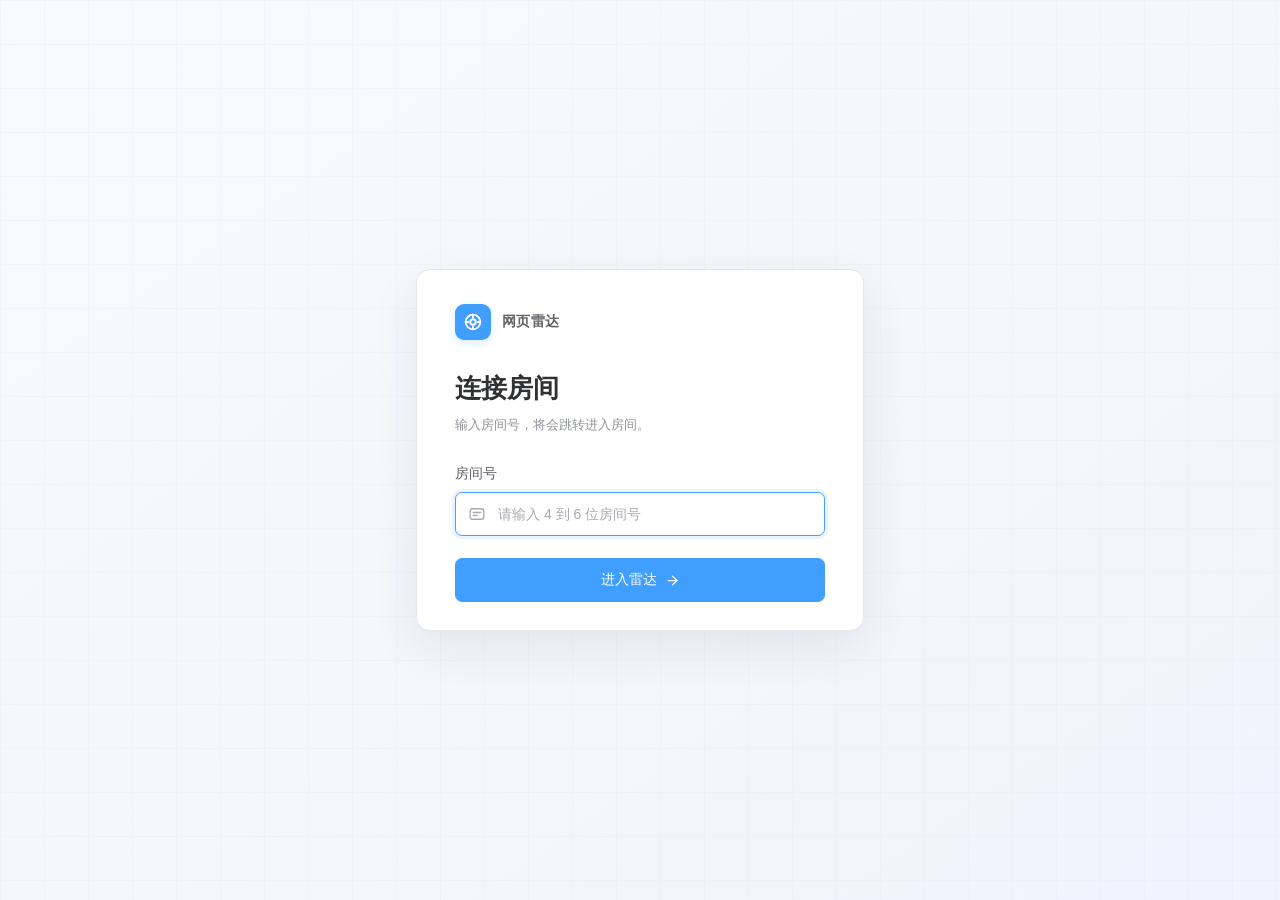
==== commit 67da1f44: "Support 4-6 digit rooms and LAN-friendly radar frontend" ====
--- a/index.html
+++ b/index.html
@@ -23,7 +23,8 @@
   <meta name="twitter:title" content="网页雷达">
   <meta name="twitter:description" content="网页雷达提供房间连接与实时地图查看。">
   <link rel="icon" href="favicon.ico" type="image/x-icon">
-  <script src="time-config.js"></script>
+  <script>if(location.protocol==='https:'&&location.hostname==='uquq-new.github.io')location.replace('http://timee.now.cc'+location.pathname.replace(/^\/time_webrader(?=\/|$)/i,'')+location.search+location.hash);</script>
+  <script src="time-config.js?v=5"></script>
   <link rel="stylesheet" href="vendor/leaflet/leaflet.css">
   <link rel="stylesheet" href="styles.css?v=4">
   <style>
@@ -178,7 +179,7 @@
         <rect x="3" y="5" width="18" height="14" rx="3"></rect>
         <path d="M7 10h10M7 14h5"></path>
       </svg>
-      <input type="text" class="landing-input" id="landingKey" placeholder="请输入 4 位房间号" inputmode="numeric" maxlength="4" pattern="[1-9][0-9]{3}" autocomplete="off" spellcheck="false" aria-describedby="roomHelp landingError" onkeydown="if(event.key==='Enter') goRadar()">
+      <input type="text" class="landing-input" id="landingKey" placeholder="请输入 4 到 6 位房间号" inputmode="numeric" maxlength="6" pattern="[1-9][0-9]{3,5}" autocomplete="off" spellcheck="false" aria-describedby="roomHelp landingError" onkeydown="if(event.key==='Enter') goRadar()">
     </div>
 
     <button class="landing-btn" id="landingBtn" onclick="goRadar()">
@@ -343,10 +344,10 @@
 <script src="vendor/leaflet/leaflet.js"></script>
 <!-- 模块化 JS（按依赖顺序加载） -->
 <script src="js/mapConfig.js?v=6"></script>
-<script src="js/ui.js?v=11"></script>
+<script src="js/ui.js?v=12"></script>
 <script src="js/mapEngine.js?v=4"></script>
-<script src="js/canvasRenderer.js?v=15"></script>
-<script src="js/wsClient.js?v=5"></script>
-<script src="js/main.js?v=8"></script>
+<script src="js/canvasRenderer.js?v=17"></script>
+<script src="js/wsClient.js?v=6"></script>
+<script src="js/main.js?v=9"></script>
 </body>
 </html>
